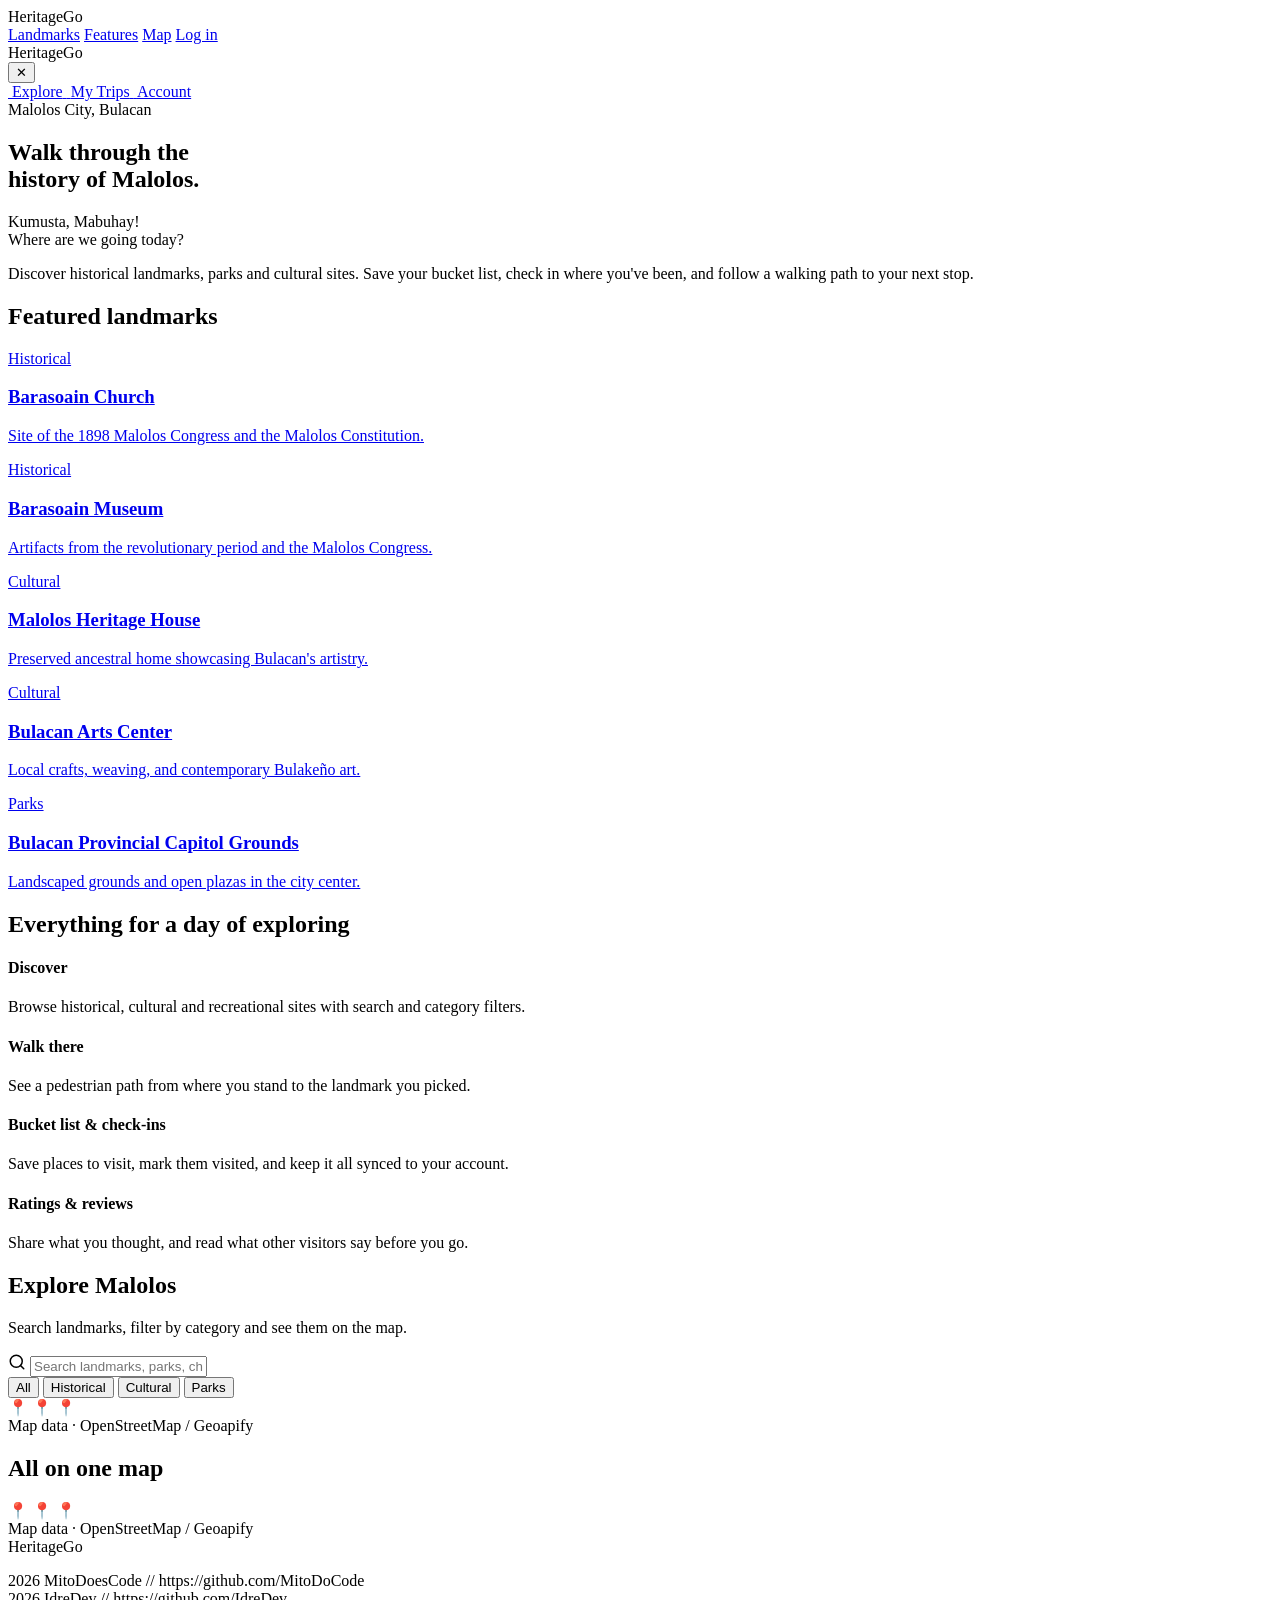
==== docs/index.html @ 02cd7fe2 "Update paths for CSS and JS files in index.html" ====
<!DOCTYPE html>
<html lang="en">
<head>
  <meta charset="UTF-8">
  <meta name="viewport" content="width=device-width, initial-scale=1.0">
  <title>HeritageGo — Malolos</title>
  <link rel="preconnect" href="https://fonts.googleapis.com">
  <link rel="preconnect" href="https://fonts.gstatic.com" crossorigin>
  <link rel="stylesheet" href="../CSS/landingPage.css">
  <link href="https://fonts.googleapis.com/css2?family=DM+Serif+Display:ital@0;1&family=Inter:opsz,wght@14..32,400;14..32,500;14..32,600&display=swap" rel="stylesheet">
</head>
<body>

  <!-- ========== HEADER ========== -->
  <header class="site-header">

    <div class="logo" id="logoBtn" role="button" tabindex="0" aria-label="Open menu">
  <span class="hamburger" aria-hidden="true">
    <span></span>
    <span></span>
    <span></span>
  </span>
  <span class="logo-text">HeritageGo</span>
</div>

    <nav class="main-nav">
  <a href="#explore">Landmarks</a>
  <a href="#features">Features</a>
  <a href="#map">Map</a>
  <a href="login&signupPage.html" class="btn-login">Log in</a>
</nav>
  </header>

  <!-- ========== SIDEBAR ========== -->
  <div class="sidebar-overlay" id="sidebarOverlay"></div>

  <aside class="sidebar" id="sidebar" aria-hidden="true">
    <div class="sidebar-header">
      <div class="logo">
        <span class="logo-icon"></span>
        <span class="logo-text">HeritageGo</span>
      </div>
      <button class="sidebar-close" id="sidebarClose" aria-label="Close menu">✕</button>
    </div>

    <nav class="sidebar-nav">
  <a href="landingPage.html" class="sidebar-link" data-page="explore">
    <img src="../Images/logos/compass.png" alt="" class="sidebar-icon-img">
    <span>Explore</span>
  </a>
  <a href="mytripsPage.html" class="sidebar-link" data-page="trips">
    <img src="../Images/logos/wishlist.png" alt="" class="sidebar-icon-img">
    <span>My Trips</span>
  </a>
  <a href="accountPage.html" class="sidebar-link" data-page="account">
    <img src="../Images/logos/user.png" alt="" class="sidebar-icon-img">
    <span>Account</span>
  </a>
</nav>

  </aside>

  <!-- ========== HERO ========== -->
  <section class="hero">
    <div class="hero-content">
      <span class="badge">Malolos City, Bulacan</span>
      <h1>Walk through the<br>history of Malolos.</h1>

      <div class="hero-tagline-rotator">
        <p class="hero-sub tagline-line tagline-line--greeting">
          Kumusta, Mabuhay!<br>Where are we going today?
        </p>
        <p class="hero-sub tagline-line tagline-line--description">
          Discover historical landmarks, parks and cultural sites. Save your bucket list, check in where you've been, and follow a walking path to your next stop.
        </p>
      </div>
 <!-- 
      <div class="search-row">
        <input type="text" placeholder="Search landmarks, parks, churches" class="search-input">
        <button class="btn-primary" id="startBtn" type="button">Start exploring</button>
      </div>
-->

    </div>

    <div class="hero-image">
      <div class="placeholder-graphic">
        <div class="church-silhouette">
          <div class="tower left"></div>
          <div class="tower right"></div>
          <div class="main-body"></div>
          <div class="arch"></div>
        </div>
      </div>
    </div>
  </section>
  <!-- ========== FEATURED LANDMARKS ========== -->
  <section class="featured" id="landmarks">
    <div class="section-header">
      <h2>Featured landmarks</h2>
    </div>

    <div class="card-grid" id="cardGrid">

      <!-- Card 1 -->
      <a href="placesPage.html?id=barasoain" class="card" data-category="historical">
        <div class="card-image"><div class="mini-graphic"></div></div>
        <div class="card-body">
          <span class="card-tag">Historical</span>
          <h3>Barasoain Church</h3>
          <p>Site of the 1898 Malolos Congress and the Malolos Constitution.</p>
        </div>
      </a>

      <!-- Card 2 
      <a href="placesPage.html?id=casa-real" class="card" data-category="historical">
        <div class="card-image"><div class="mini-graphic"></div></div>
        <div class="card-body">
          <span class="card-tag">Historical</span>
          <h3>Casa Real Shrine</h3>
          <p>Former seat of government of the First Philippine Republic.</p>
        </div>
      </a>-->

      <!-- Card 3 
      <a href="placesPage.html?id=malolos-cathedral" class="card" data-category="cultural">
        <div class="card-image"><div class="mini-graphic"></div></div>
        <div class="card-body">
          <span class="card-tag">Cultural</span>
          <h3>Malolos Cathedral</h3>
          <p>The Immaculate Conception parish church at the heart of the town center.</p>
        </div>
      </a>-->

      <!-- Card 4 
      <a href="placesPage.html?id=paseo" class="card" data-category="parks">
        <div class="card-image"><div class="mini-graphic"></div></div>
        <div class="card-body">
          <span class="card-tag">Parks</span>
          <h3>Paseo del Congreso</h3>
          <p>A walkable promenade connecting the heritage sites.</p>
        </div>
      </a>

       Extra Historical 
      <a href="placesPage.html?id=republic-shrine" class="card" data-category="historical">
        <div class="card-image"><div class="mini-graphic"></div></div>
        <div class="card-body">
          <span class="card-tag">Historical</span>
          <h3>Malolos Republic Shrine</h3>
          <p>Marker honoring the birthplace of Asia's first republic.</p>
        </div>
      </a> -->

      <a href="placesPage.html?id=barasoain-museum" class="card" data-category="historical">
        <div class="card-image"><div class="mini-graphic"></div></div>
        <div class="card-body">
          <span class="card-tag">Historical</span>
          <h3>Barasoain Museum</h3>
          <p>Artifacts from the revolutionary period and the Malolos Congress.</p>
        </div>
      </a>

      <!-- Extra Cultural -->
      <a href="placesPage.html?id=heritage-house" class="card" data-category="cultural">
        <div class="card-image"><div class="mini-graphic"></div></div>
        <div class="card-body">
          <span class="card-tag">Cultural</span>
          <h3>Malolos Heritage House</h3>
          <p>Preserved ancestral home showcasing Bulacan's artistry.</p>
        </div>
      </a>

      <a href="placesPage.html?id=arts-center" class="card" data-category="cultural">
        <div class="card-image"><div class="mini-graphic"></div></div>
        <div class="card-body">
          <span class="card-tag">Cultural</span>
          <h3>Bulacan Arts Center</h3>
          <p>Local crafts, weaving, and contemporary Bulakeño art.</p>
        </div>
      </a>

      <!-- Extra Parks 
      <a href="placesPage.html?id=sports-complex" class="card" data-category="parks">
        <div class="card-image"><div class="mini-graphic"></div></div>
        <div class="card-body">
          <span class="card-tag">Parks</span>
          <h3>Malolos Sports Complex</h3>
          <p>Green open space for jogging, picnics, and community events.</p>
        </div>
      </a>-->

      <a href="placesPage.html?id=capitol-grounds" class="card" data-category="parks">
        <div class="card-image"><div class="mini-graphic"></div></div>
        <div class="card-body">
          <span class="card-tag">Parks</span>
          <h3>Bulacan Provincial Capitol Grounds</h3>
          <p>Landscaped grounds and open plazas in the city center.</p>
        </div>
      </a> 

    </div>
  </section>

  <!-- ========== FEATURES ========== -->
  <section class="features" id="features">
    <h2>Everything for a day of exploring</h2>
    <div class="feature-grid">
      <div class="feature-item">
        <h4>Discover</h4>
        <p>Browse historical, cultural and recreational sites with search and category filters.</p>
      </div>
      <div class="feature-item">
        <h4>Walk there</h4>
        <p>See a pedestrian path from where you stand to the landmark you picked.</p>
      </div>
      <div class="feature-item">
        <h4>Bucket list &amp; check-ins</h4>
        <p>Save places to visit, mark them visited, and keep it all synced to your account.</p>
      </div>
      <div class="feature-item">
        <h4>Ratings &amp; reviews</h4>
        <p>Share what you thought, and read what other visitors say before you go.</p>
      </div>
    </div>
  </section>



    <!-- ========== EXPLORE MALOLOS ========== -->
  <section class="explore" id="explore">
    <h2 class="explore-title">Explore Malolos</h2>
    <p class="explore-sub">Search landmarks, filter by category and see them on the map.</p>

    <div class="explore-toolbar">
      <div class="explore-search">
        <svg class="explore-search-icon" viewBox="0 0 24 24" width="18" height="18" fill="none" stroke="currentColor" stroke-width="2" stroke-linecap="round" stroke-linejoin="round" aria-hidden="true">
          <circle cx="11" cy="11" r="8"/>
          <line x1="21" y1="21" x2="16.65" y2="16.65"/>
        </svg>
        <input
          type="text"
          id="exploreSearch"
          class="explore-search-input"
          placeholder="Search landmarks, parks, churches"
        >
      </div>

      <div class="filter-tabs" id="exploreTabs">
        <button class="tab active" data-filter="all">All</button>
        <button class="tab" data-filter="historical">Historical</button>
        <button class="tab" data-filter="cultural">Cultural</button>
        <button class="tab" data-filter="parks">Parks</button>
      </div>
    </div>

    <div class="explore-layout">

      <!-- LEFT: landmark list -->
      <div class="explore-list" id="exploreList">
        <!-- rendered by JS -->
      </div>

      <!-- RIGHT: map -->
      <div class="explore-map">
        <div class="map-canvas">
          <div class="road road-h1"></div>
          <div class="road road-h2"></div>
          <div class="road road-h3"></div>
          <div class="road road-v1"></div>
          <div class="road road-v2"></div>
          <div class="road road-v3"></div>
          <div class="road road-v4"></div>

          <div class="map-block block-1"></div>
          <div class="map-block block-2"></div>

          <span class="map-pin pin-1">📍</span>
          <span class="map-pin pin-2">📍</span>
          <span class="map-pin pin-3">📍</span>

          <div class="map-terrain"></div>
          <div class="map-attribution">Map data · OpenStreetMap / Geoapify</div>
        </div>
      </div>

    </div>
  </section>


  <!-- ========== MAP SECTION ========== -->
  <section class="map-section" id="map">
    <h2>All on one map</h2>

    <div class="map-canvas">
      <div class="road road-h1"></div>
      <div class="road road-h2"></div>
      <div class="road road-h3"></div>
      <div class="road road-v1"></div>
      <div class="road road-v2"></div>
      <div class="road road-v3"></div>
      <div class="road road-v4"></div>

      <div class="map-block block-1"></div>
      <div class="map-block block-2"></div>

      <span class="map-pin pin-1">📍</span>
      <span class="map-pin pin-2">📍</span>
      <span class="map-pin pin-3">📍</span>

      <div class="map-terrain"></div>
      <div class="map-attribution">Map data · OpenStreetMap / Geoapify</div>
    </div>
  </section>

  <!-- ========== FOOTER ========== -->
  <footer class="site-footer">
    <div class="footer-inner">
      <div class="footer-logo">HeritageGo</div>
      <p class="footer-text">
       2026 MitoDoesCode // https://github.com/MitoDoCode
       <br>
       2026 IdreDev // https://github.com/IdreDev
      </p>
    </div>
  </footer>

  <script src="../JS/landingPage.js"></script>
  <script src="../JS/easteregg.js"></script>
  <script src="../JS/landingpageSidebar.js"></script>
</body>
</html>
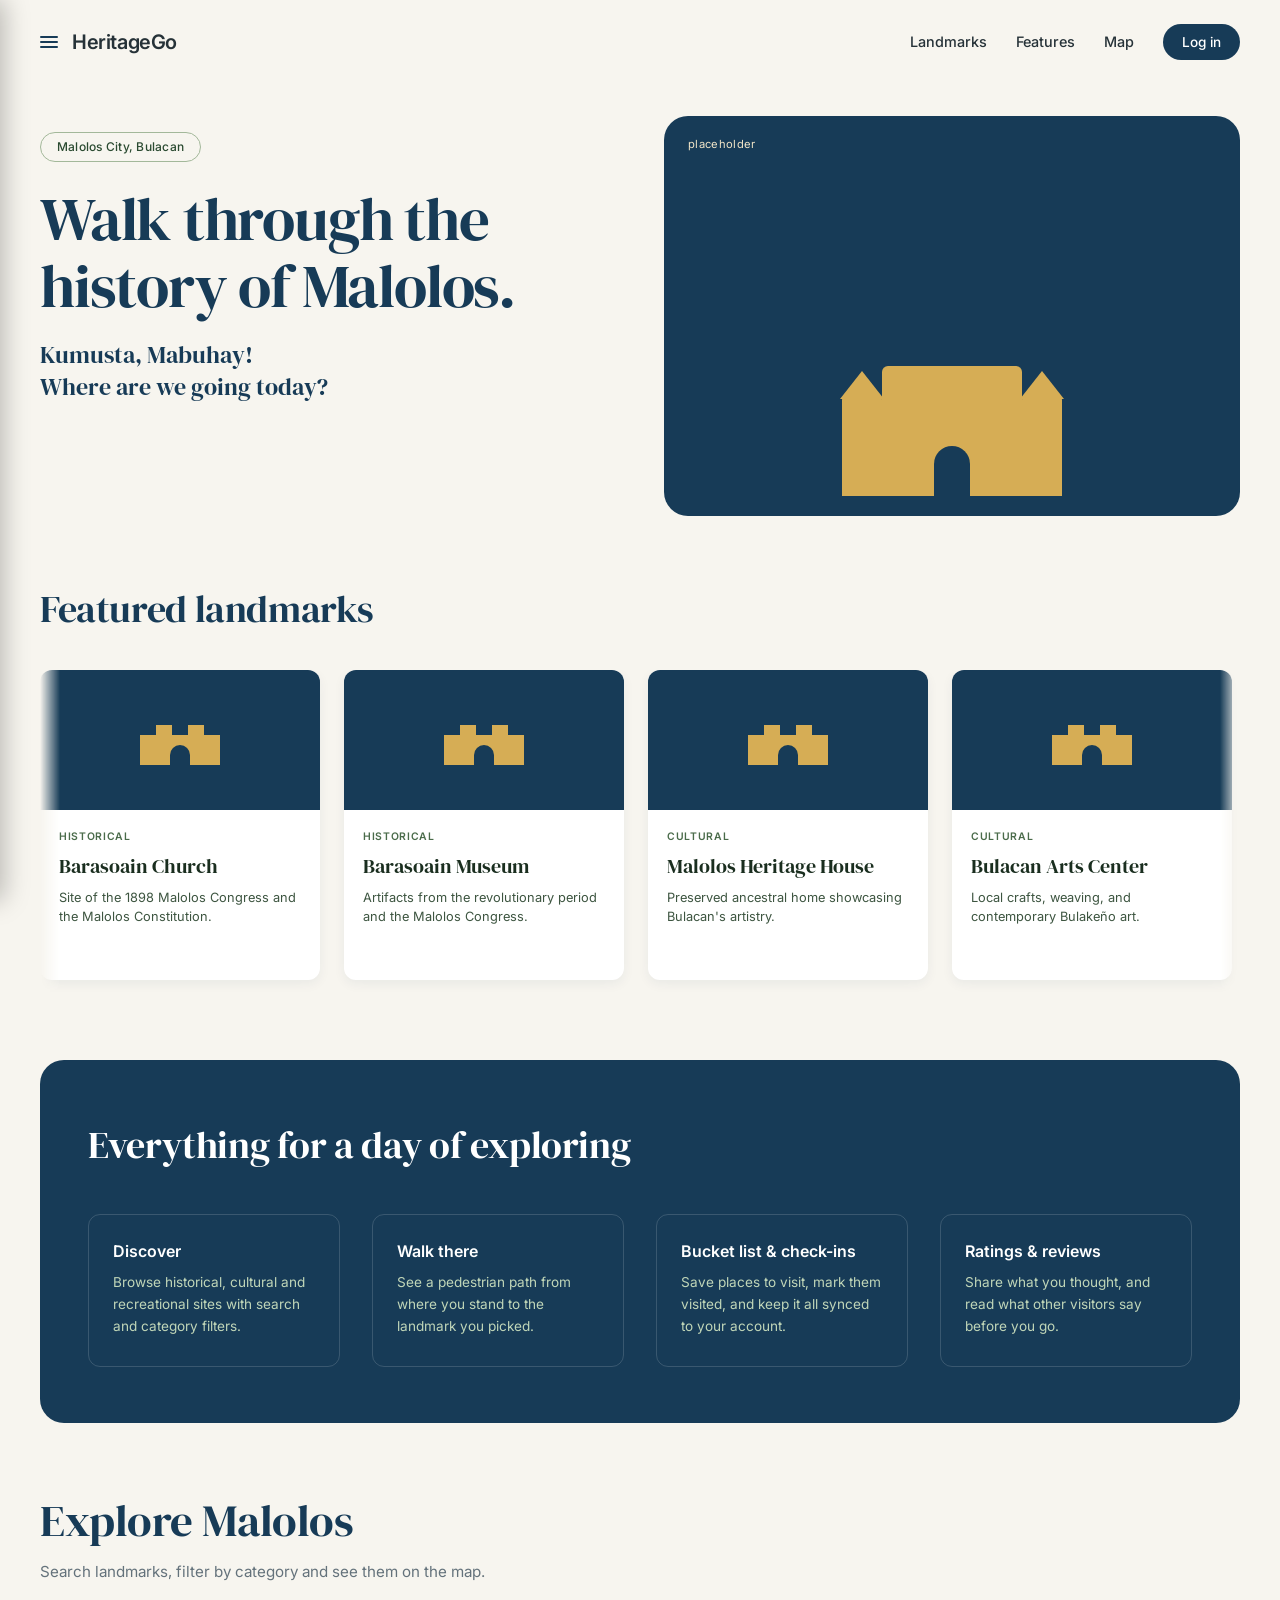
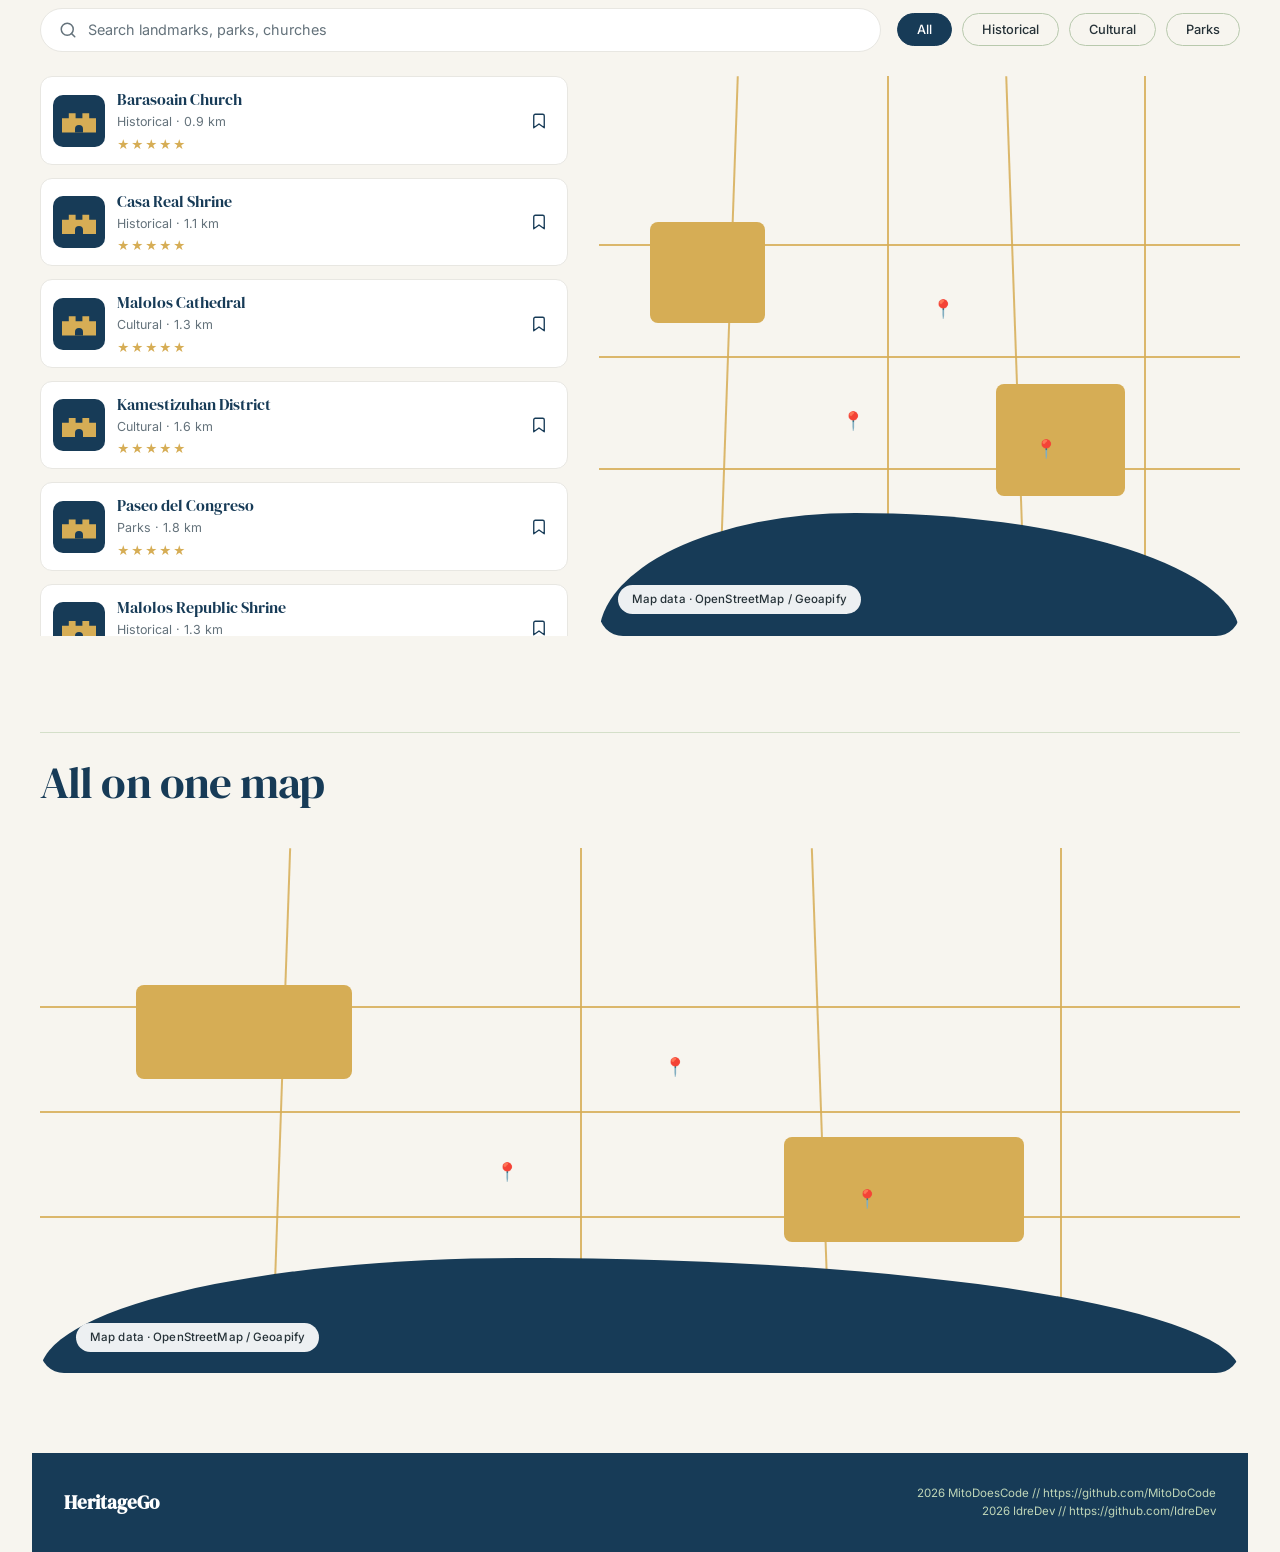
==== commit d2650461: "Update file paths and clean up HTML structure" ====
--- a/docs/index.html
+++ b/docs/index.html
@@ -6,7 +6,7 @@
   <title>HeritageGo — Malolos</title>
   <link rel="preconnect" href="https://fonts.googleapis.com">
   <link rel="preconnect" href="https://fonts.gstatic.com" crossorigin>
-  <link rel="stylesheet" href="../CSS/landingPage.css">
+  <link rel="stylesheet" href="CSS/landingPage.css">
   <link href="https://fonts.googleapis.com/css2?family=DM+Serif+Display:ital@0;1&family=Inter:opsz,wght@14..32,400;14..32,500;14..32,600&display=swap" rel="stylesheet">
 </head>
 <body>
@@ -15,20 +15,20 @@
   <header class="site-header">
 
     <div class="logo" id="logoBtn" role="button" tabindex="0" aria-label="Open menu">
-  <span class="hamburger" aria-hidden="true">
-    <span></span>
-    <span></span>
-    <span></span>
-  </span>
-  <span class="logo-text">HeritageGo</span>
-</div>
+      <span class="hamburger" aria-hidden="true">
+        <span></span>
+        <span></span>
+        <span></span>
+      </span>
+      <span class="logo-text">HeritageGo</span>
+    </div>
 
     <nav class="main-nav">
-  <a href="#explore">Landmarks</a>
-  <a href="#features">Features</a>
-  <a href="#map">Map</a>
-  <a href="login&signupPage.html" class="btn-login">Log in</a>
-</nav>
+      <a href="#explore">Landmarks</a>
+      <a href="#features">Features</a>
+      <a href="#map">Map</a>
+      <a href="HTML/login&signupPage.html" class="btn-login">Log in</a>
+    </nav>
   </header>
 
   <!-- ========== SIDEBAR ========== -->
@@ -44,20 +44,19 @@
     </div>
 
     <nav class="sidebar-nav">
-  <a href="landingPage.html" class="sidebar-link" data-page="explore">
-    <img src="../Images/logos/compass.png" alt="" class="sidebar-icon-img">
-    <span>Explore</span>
-  </a>
-  <a href="mytripsPage.html" class="sidebar-link" data-page="trips">
-    <img src="../Images/logos/wishlist.png" alt="" class="sidebar-icon-img">
-    <span>My Trips</span>
-  </a>
-  <a href="accountPage.html" class="sidebar-link" data-page="account">
-    <img src="../Images/logos/user.png" alt="" class="sidebar-icon-img">
-    <span>Account</span>
-  </a>
-</nav>
-
+      <a href="HTML/landingPage.html" class="sidebar-link" data-page="explore">
+        <img src="Images/logos/compass.png" alt="" class="sidebar-icon-img">
+        <span>Explore</span>
+      </a>
+      <a href="HTML/mytripsPage.html" class="sidebar-link" data-page="trips">
+        <img src="Images/logos/wishlist.png" alt="" class="sidebar-icon-img">
+        <span>My Trips</span>
+      </a>
+      <a href="HTML/accountPage.html" class="sidebar-link" data-page="account">
+        <img src="Images/logos/user.png" alt="" class="sidebar-icon-img">
+        <span>Account</span>
+      </a>
+    </nav>
   </aside>
 
   <!-- ========== HERO ========== -->
@@ -74,13 +73,6 @@
           Discover historical landmarks, parks and cultural sites. Save your bucket list, check in where you've been, and follow a walking path to your next stop.
         </p>
       </div>
- <!-- 
-      <div class="search-row">
-        <input type="text" placeholder="Search landmarks, parks, churches" class="search-input">
-        <button class="btn-primary" id="startBtn" type="button">Start exploring</button>
-      </div>
--->
-
     </div>
 
     <div class="hero-image">
@@ -94,6 +86,7 @@
       </div>
     </div>
   </section>
+
   <!-- ========== FEATURED LANDMARKS ========== -->
   <section class="featured" id="landmarks">
     <div class="section-header">
@@ -102,8 +95,7 @@
 
     <div class="card-grid" id="cardGrid">
 
-      <!-- Card 1 -->
-      <a href="placesPage.html?id=barasoain" class="card" data-category="historical">
+      <a href="HTML/placesPage.html?id=barasoain" class="card" data-category="historical">
         <div class="card-image"><div class="mini-graphic"></div></div>
         <div class="card-body">
           <span class="card-tag">Historical</span>
@@ -112,47 +104,7 @@
         </div>
       </a>
 
-      <!-- Card 2 
-      <a href="placesPage.html?id=casa-real" class="card" data-category="historical">
-        <div class="card-image"><div class="mini-graphic"></div></div>
-        <div class="card-body">
-          <span class="card-tag">Historical</span>
-          <h3>Casa Real Shrine</h3>
-          <p>Former seat of government of the First Philippine Republic.</p>
-        </div>
-      </a>-->
-
-      <!-- Card 3 
-      <a href="placesPage.html?id=malolos-cathedral" class="card" data-category="cultural">
-        <div class="card-image"><div class="mini-graphic"></div></div>
-        <div class="card-body">
-          <span class="card-tag">Cultural</span>
-          <h3>Malolos Cathedral</h3>
-          <p>The Immaculate Conception parish church at the heart of the town center.</p>
-        </div>
-      </a>-->
-
-      <!-- Card 4 
-      <a href="placesPage.html?id=paseo" class="card" data-category="parks">
-        <div class="card-image"><div class="mini-graphic"></div></div>
-        <div class="card-body">
-          <span class="card-tag">Parks</span>
-          <h3>Paseo del Congreso</h3>
-          <p>A walkable promenade connecting the heritage sites.</p>
-        </div>
-      </a>
-
-       Extra Historical 
-      <a href="placesPage.html?id=republic-shrine" class="card" data-category="historical">
-        <div class="card-image"><div class="mini-graphic"></div></div>
-        <div class="card-body">
-          <span class="card-tag">Historical</span>
-          <h3>Malolos Republic Shrine</h3>
-          <p>Marker honoring the birthplace of Asia's first republic.</p>
-        </div>
-      </a> -->
-
-      <a href="placesPage.html?id=barasoain-museum" class="card" data-category="historical">
+      <a href="HTML/placesPage.html?id=barasoain-museum" class="card" data-category="historical">
         <div class="card-image"><div class="mini-graphic"></div></div>
         <div class="card-body">
           <span class="card-tag">Historical</span>
@@ -161,8 +113,7 @@
         </div>
       </a>
 
-      <!-- Extra Cultural -->
-      <a href="placesPage.html?id=heritage-house" class="card" data-category="cultural">
+      <a href="HTML/placesPage.html?id=heritage-house" class="card" data-category="cultural">
         <div class="card-image"><div class="mini-graphic"></div></div>
         <div class="card-body">
           <span class="card-tag">Cultural</span>
@@ -171,7 +122,7 @@
         </div>
       </a>
 
-      <a href="placesPage.html?id=arts-center" class="card" data-category="cultural">
+      <a href="HTML/placesPage.html?id=arts-center" class="card" data-category="cultural">
         <div class="card-image"><div class="mini-graphic"></div></div>
         <div class="card-body">
           <span class="card-tag">Cultural</span>
@@ -180,24 +131,14 @@
         </div>
       </a>
 
-      <!-- Extra Parks 
-      <a href="placesPage.html?id=sports-complex" class="card" data-category="parks">
-        <div class="card-image"><div class="mini-graphic"></div></div>
-        <div class="card-body">
-          <span class="card-tag">Parks</span>
-          <h3>Malolos Sports Complex</h3>
-          <p>Green open space for jogging, picnics, and community events.</p>
-        </div>
-      </a>-->
-
-      <a href="placesPage.html?id=capitol-grounds" class="card" data-category="parks">
+      <a href="HTML/placesPage.html?id=capitol-grounds" class="card" data-category="parks">
         <div class="card-image"><div class="mini-graphic"></div></div>
         <div class="card-body">
           <span class="card-tag">Parks</span>
           <h3>Bulacan Provincial Capitol Grounds</h3>
           <p>Landscaped grounds and open plazas in the city center.</p>
         </div>
-      </a> 
+      </a>
 
     </div>
   </section>
@@ -225,9 +166,7 @@
     </div>
   </section>
 
-
-
-    <!-- ========== EXPLORE MALOLOS ========== -->
+  <!-- ========== EXPLORE MALOLOS ========== -->
   <section class="explore" id="explore">
     <h2 class="explore-title">Explore Malolos</h2>
     <p class="explore-sub">Search landmarks, filter by category and see them on the map.</p>
@@ -256,12 +195,10 @@
 
     <div class="explore-layout">
 
-      <!-- LEFT: landmark list -->
       <div class="explore-list" id="exploreList">
         <!-- rendered by JS -->
       </div>
 
-      <!-- RIGHT: map -->
       <div class="explore-map">
         <div class="map-canvas">
           <div class="road road-h1"></div>
@@ -287,7 +224,6 @@
     </div>
   </section>
 
-
   <!-- ========== MAP SECTION ========== -->
   <section class="map-section" id="map">
     <h2>All on one map</h2>
@@ -318,15 +254,15 @@
     <div class="footer-inner">
       <div class="footer-logo">HeritageGo</div>
       <p class="footer-text">
-       2026 MitoDoesCode // https://github.com/MitoDoCode
-       <br>
-       2026 IdreDev // https://github.com/IdreDev
+        2026 MitoDoesCode // https://github.com/MitoDoCode
+        <br>
+        2026 IdreDev // https://github.com/IdreDev
       </p>
     </div>
   </footer>
 
-  <script src="../JS/landingPage.js"></script>
-  <script src="../JS/easteregg.js"></script>
-  <script src="../JS/landingpageSidebar.js"></script>
+  <script src="JS/landingPage.js"></script>
+  <script src="JS/easteregg.js"></script>
+  <script src="JS/landingpageSidebar.js"></script>
 </body>
 </html>
--- a/docs/CSS/landingPage.css
+++ b/docs/CSS/landingPage.css
@@ -0,0 +1,1119 @@
+/* ========== RESET & BASE ========== */
+* {
+  margin: 0;
+  padding: 0;
+  box-sizing: border-box;
+}
+
+html {
+  scroll-behavior: smooth;
+}
+
+:root {
+  --bg-cream: #F7F5EF;              
+  --bg-dark-green: #173B57;         
+  --bg-card-cream: #FFFFFF;        
+  --text-dark: #263238;             
+  --text-light: #F7F5EF;          
+  --accent-green: #D6AD55;          
+  --card-shadow: 0 4px 12px rgba(23, 59, 87, 0.06);
+  --radius-md: 12px;
+  --radius-lg: 24px;
+  --font-serif: 'DM Serif Display', serif;
+  --font-sans: 'Inter', sans-serif;
+}
+
+body {
+  font-family: var(--font-sans);
+  background-color: var(--bg-cream);
+  color: var(--text-dark);
+  line-height: 1.5;
+  -webkit-font-smoothing: antialiased;
+  padding: 0 2rem;
+}
+
+/* ========== HEADER ========== */
+
+.hamburger {
+  display: inline-flex;
+  flex-direction: column;
+  justify-content: space-between;   
+  align-items: flex-start;
+  width: 18px;
+  height: 12px;                     
+  margin-right: 6px;
+  flex-shrink: 0;
+}
+
+.hamburger span {
+  display: block;
+  width: 100%;
+  height: 2px;
+  background-color: var(--bg-dark-green);
+  border-radius: 2px;
+  transition: background-color 0.2s ease;
+  flex-shrink: 0;                   
+}
+
+
+.logo:hover .hamburger span {
+  background-color: #D6AD55;               
+}
+
+.logo:hover .logo-text {
+  color: #D6AD55;
+}
+
+.logo-text {
+  transition: color 0.2s ease;
+}
+
+
+/*
+.logo:hover .hamburger span:nth-child(1) { transform: translateX(2px); }
+.logo:hover .hamburger span:nth-child(3) { transform: translateX(-2px); }*/
+
+.site-header {
+  display: flex;
+  justify-content: space-between;
+  align-items: center;
+  padding: 1.5rem 0;
+  max-width: 1200px;
+  margin: 0 auto;
+}
+
+.logo {
+  display: flex;
+  align-items: center;
+  gap: 0.5rem;
+  font-weight: 600;
+  font-size: 1.25rem;
+  letter-spacing: -0.02em;
+}
+
+.logo-icon { font-size: 1.2rem; }
+
+.main-nav {
+  display: flex;
+  align-items: center;
+  gap: 1.8rem;
+  font-size: 0.9rem;
+}
+
+.main-nav a {
+  text-decoration: none;
+  color: var(--text-dark);
+  font-weight: 500;
+}
+
+.btn-login {
+  background-color: var(--bg-dark-green);
+  color: #fff !important;
+  padding: 0.5rem 1.2rem;
+  border-radius: 40px;
+  font-weight: 500;
+  font-size: 0.85rem;
+}
+
+/* ========== HERO ========== */
+.hero {
+  display: grid;
+  grid-template-columns: 1fr 1fr;
+  gap: 3rem;
+  max-width: 1200px;
+  margin: 2rem auto 4rem;
+  align-items: center;
+}
+
+.badge {
+  display: inline-block;
+  border: 1.5px solid #a3b89a;
+  border-radius: 40px;
+  padding: 0.3rem 1rem;
+  font-size: 0.75rem;
+  font-weight: 500;
+  letter-spacing: 0.02em;
+  color: #2a4a30;
+  background-color: transparent;
+  margin-bottom: 1.5rem;
+}
+
+.hero h1 {
+  font-family: var(--font-serif);
+  font-size: 3.8rem;
+  line-height: 1.1;
+  letter-spacing: -0.02em;
+  color: var(--bg-dark-green);
+  margin-bottom: 1.2rem;
+  font-weight: 400;
+}
+
+.hero-sub {
+  font-size: 1rem;
+  color: #334e38;
+  max-width: 480px;
+  margin-bottom: 2rem;
+  line-height: 1.6;
+}
+
+.search-row {
+  display: flex;
+  gap: 0.8rem;
+  max-width: 520px;
+}
+
+.search-input {
+  flex: 1;
+  padding: 0.9rem 1.2rem;
+  border: 1.5px solid #c0cdb5;
+  border-radius: 40px;
+  background: transparent;
+  font-family: var(--font-sans);
+  font-size: 0.9rem;
+  color: var(--text-dark);
+  outline: none;
+}
+
+.search-input::placeholder { color: #7a8e75; }
+
+.btn-primary {
+  background-color: var(--bg-dark-green);
+  color: #fff;
+  border: none;
+  padding: 0.9rem 1.8rem;
+  border-radius: 40px;
+  font-weight: 600;
+  font-size: 0.9rem;
+  cursor: default;
+  white-space: nowrap;
+  font-family: var(--font-sans);
+}
+
+/* Hero Graphic */
+.hero-image {
+  background-color: var(--bg-dark-green);   
+  border-radius: var(--radius-lg);
+  height: 400px;
+  display: flex;
+  align-items: center;
+  justify-content: center;
+  position: relative;
+  overflow: hidden;
+}
+
+.hero-image::before {
+  content: "placeholder";
+  position: absolute;
+  top: 1.2rem;
+  left: 1.5rem;
+  font-size: 0.7rem;
+  color: #F1E5C8;                           
+  letter-spacing: 0.03em;
+  font-weight: 400;
+}
+
+.placeholder-graphic {
+  width: 100%;
+  height: 100%;
+  display: flex;
+  align-items: flex-end;
+  justify-content: center;
+  padding-bottom: 20px;
+}
+
+.church-silhouette {
+  position: relative;
+  width: 220px;
+  height: 180px;
+}
+
+/* --- LEFT TOWER --- */
+.tower.left {
+  position: absolute;
+  left: 0;
+  bottom: 0;
+  width: 40px;
+  height: 100px;
+  background-color: #D6AD55;                 
+  border-radius: 4px 4px 0 0;
+}
+.tower.left::after {
+  content: "";
+  position: absolute;
+  top: -25px;
+  left: 50%;
+  transform: translateX(-50%);
+  width: 0;
+  height: 0;
+  border-left: 22px solid transparent;
+  border-right: 22px solid transparent;
+  border-bottom: 28px solid #D6AD55;        
+}
+
+/* --- RIGHT TOWER --- */
+.tower.right {
+  position: absolute;
+  right: 0;
+  bottom: 0;
+  width: 40px;
+  height: 100px;
+  background-color: #D6AD55;                 
+  border-radius: 4px 4px 0 0;
+}
+.tower.right::after {
+  content: "";
+  position: absolute;
+  top: -25px;
+  left: 50%;
+  transform: translateX(-50%);
+  width: 0;
+  height: 0;
+  border-left: 22px solid transparent;
+  border-right: 22px solid transparent;
+  border-bottom: 28px solid #D6AD55;         
+}
+
+/* --- MAIN BODY --- */
+.main-body {
+  position: absolute;
+  left: 40px;
+  right: 40px;
+  bottom: 0;
+  height: 130px;
+  background-color: #D6AD55;                 
+  border-radius: 6px 6px 0 0;
+}
+
+/* ---  .arch--- */
+.arch {
+  position: absolute;
+  left: 50%;
+  transform: translateX(-50%);
+  bottom: 0;
+  width: 36px;
+  height: 50px;
+  background-color: #173B57;                
+  border-radius: 20px 20px 0 0;
+  z-index: 2;
+}
+
+/* ========== FEATURED LANDMARKS ========== */
+.featured {
+  max-width: 1200px;
+  margin: 0 auto 4rem;
+}
+
+.section-header {
+  display: flex;
+  justify-content: space-between;
+  align-items: center;
+  margin-bottom: 2rem;
+}
+
+.section-header h2 {
+  font-family: var(--font-serif);
+  font-size: 2.4rem;
+  font-weight: 400;
+  color: var(--bg-dark-green);
+  letter-spacing: -0.01em;
+}
+
+.filter-tabs {
+  display: flex;
+  gap: 0.6rem;
+}
+
+.tab {
+  padding: 0.5rem 1.2rem;
+  border-radius: 40px;
+  border: 1.5px solid #b8c9ad;
+  background: transparent;
+  font-family: var(--font-sans);
+  font-size: 0.8rem;
+  font-weight: 500;
+  color: var(--text-dark);
+  cursor: pointer;
+  transition: background-color 0.2s ease, color 0.2s ease, border-color 0.2s ease, transform 0.15s ease;
+}
+
+.tab:hover:not(.active) {
+  background-color: rgba(28, 75, 42, 0.08);
+  border-color: var(--bg-dark-green);
+  color: var(--bg-dark-green);
+}
+
+.tab:active { transform: scale(0.97); }
+
+.tab.active {
+  background-color: var(--bg-dark-green);
+  color: #fff;
+  border-color: var(--bg-dark-green);
+}
+
+
+a.card {
+  text-decoration: none;
+  color: inherit;
+  display: block;
+}
+
+/* Card grid — horizontal scroll */
+.card-grid {
+  display: flex;
+  gap: 1.5rem;
+  overflow-x: auto;
+  overflow-y: hidden;
+ 
+  scroll-snap-type: x proximity;   
+  padding-bottom: 1rem;
+  overscroll-behavior-x: contain; 
+  -webkit-mask-image: linear-gradient(to right, transparent 0, #000 20px, #000 calc(100% - 20px), transparent 100%);
+          mask-image: linear-gradient(to right, transparent 0, #000 20px, #000 calc(100% - 20px), transparent 100%);
+  will-change: scroll-position;
+}
+
+.card-grid .card {
+  flex: 0 0 280px;
+  scroll-snap-align: start;
+  transition: transform 0.25s ease, box-shadow 0.25s ease;
+}
+
+.card-grid .card:hover {
+  transform: translateY(-4px);
+  box-shadow: 0 10px 24px rgba(0, 0, 0, 0.08);
+}
+
+/* Thin scrollbar */
+.card-grid::-webkit-scrollbar { height: 8px; }
+.card-grid::-webkit-scrollbar-track { background: transparent; }
+.card-grid::-webkit-scrollbar-thumb {
+  background: #b8c9ad;
+  border-radius: 20px;
+}
+.card-grid::-webkit-scrollbar-thumb:hover { background: var(--bg-dark-green); }
+
+.card-grid {
+  scrollbar-width: thin;
+  scrollbar-color: #b8c9ad transparent;
+}
+
+/* Card */
+.card {
+  border-radius: var(--radius-md);
+  overflow: hidden;
+  background: #fff;
+  box-shadow: var(--card-shadow);
+}
+/* Card */
+.card-image {
+  background-color: var(--bg-dark-green);  
+  height: 140px;
+  display: flex;
+  align-items: center;
+  justify-content: center;
+}
+
+.mini-graphic {
+  width: 80px;
+  height: 50px;
+  background-color: #D6AD55;                 
+  clip-path: polygon(0% 100%, 0% 40%, 20% 40%, 20% 20%, 40% 20%, 40% 40%, 60% 40%, 60% 20%, 80% 20%, 80% 40%, 100% 40%, 100% 100%);
+  position: relative;
+}
+
+.mini-graphic::after {
+  content: "";
+  position: absolute;
+  bottom: 0;
+  left: 50%;
+  transform: translateX(-50%);
+  width: 20px;
+  height: 20px;
+  background-color: #173B57;                 
+  border-radius: 10px 10px 0 0;
+}
+
+.card-body {
+  padding: 1.2rem 1.2rem 1.5rem;
+  background-color: var(--bg-card-cream);
+}
+
+.card-tag {
+  font-size: 0.65rem;
+  text-transform: uppercase;
+  letter-spacing: 0.06em;
+  color: #4a6b4a;
+  font-weight: 600;
+  display: block;
+  margin-bottom: 0.4rem;
+}
+
+.card-body h3 {
+  font-family: var(--font-serif);
+  font-size: 1.25rem;
+  font-weight: 400;
+  margin-bottom: 0.4rem;
+  color: #1a2e1f;
+}
+
+.card-body p {
+  font-size: 0.8rem;
+  color: #3d5540;
+  line-height: 1.5;
+}
+
+/* Hidden / animated cards */
+.card.is-hidden { display: none; }
+
+.card.fade-in { animation: cardFadeIn 0.35s ease both; }
+
+@keyframes cardFadeIn {
+  from { opacity: 0; transform: translateY(8px); }
+  to   { opacity: 1; transform: translateY(0); }
+}
+
+/* ========== FEATURES SECTION ========== */
+.features {
+  background-color: var(--bg-dark-green);
+  border-radius: var(--radius-lg);
+  padding: 3.5rem 3rem;
+  max-width: 1200px;
+  margin: 0 auto 4rem;
+  color: var(--text-light);
+}
+
+.features h2 {
+  font-family: var(--font-serif);
+  font-size: 2.4rem;
+  font-weight: 400;
+  margin-bottom: 2.5rem;
+  color: #fff;
+  letter-spacing: -0.01em;
+}
+
+.feature-grid {
+  display: grid;
+  grid-template-columns: repeat(4, 1fr);
+  gap: 2rem;
+}
+
+.feature-item {
+  border: 1px solid rgba(255, 255, 255, 0.15);
+  border-radius: var(--radius-md);
+  padding: 1.5rem 1.5rem 1.8rem;
+}
+
+.feature-item h4 {
+  font-size: 1rem;
+  font-weight: 600;
+  margin-bottom: 0.6rem;
+  color: #fff;
+}
+
+.feature-item p {
+  font-size: 0.85rem;
+  line-height: 1.6;
+  color: #c0d6b8;
+}
+
+/* ========== MAP SECTION ========== */
+.map-section {
+  max-width: 1200px;
+  margin: 0 auto 3rem;
+  padding: 1rem 0 2rem;
+  border-top: 1px solid #d4dfc9;
+}
+
+.map-section h2 {
+  font-family: var(--font-serif);
+  font-size: 2.8rem;
+  font-weight: 400;
+  color: var(--bg-dark-green);
+  letter-spacing: -0.02em;
+}
+
+/* Map canvas */
+.map-canvas {
+  position: relative;
+  width: 100%;
+  aspect-ratio: 16 / 7;
+  min-height: 260px;
+  max-height: 560px;
+  margin-top: 2rem;
+  background-color: var(--bg-cream);         
+  border-radius: var(--radius-lg);
+  overflow: hidden;
+}
+
+.road {
+  position: absolute;
+  background-color: #D6AD55;                
+  opacity: 0.85;
+}
+
+.road-h1 { top: 30%; left: 0; width: 100%; height: 2px; }
+.road-h2 { top: 50%; left: 0; width: 100%; height: 2px; }
+.road-h3 { top: 70%; left: 0; width: 100%; height: 2px; }
+
+.road-v1 { top: 0; left: 20%; width: 2px; height: 100%; transform: rotate(2deg); }
+.road-v2 { top: 0; left: 45%; width: 2px; height: 100%; }
+.road-v3 { top: 0; left: 65%; width: 2px; height: 100%; transform: rotate(-2deg); }
+.road-v4 { top: 0; left: 85%; width: 2px; height: 100%; }
+
+.map-block {
+  position: absolute;
+  background-color: #D6AD55;                
+  border-radius: 8px;
+  z-index: 2;
+}
+.block-1 { top: 26%; left: 8%;  width: 18%; height: 18%; }
+.block-2 { top: 55%; left: 62%; width: 20%; height: 20%; }
+
+.map-pin {
+  position: absolute;
+  font-size: clamp(0.9rem, 1.4vw, 1.3rem);
+  z-index: 3;
+  line-height: 1;
+}
+.pin-1 { top: 40%; left: 52%; }
+.pin-2 { top: 60%; left: 38%; }
+.pin-3 { top: 65%; left: 68%; }
+
+.map-terrain {
+  position: absolute;
+  bottom: 0;
+  left: 0;
+  width: 100%;
+  height: 22%;
+  background-color: #173B57;                 
+  border-radius: 40% 60% 0 0 / 100% 100% 0 0;
+  z-index: 2;
+}
+
+.map-attribution {
+  position: absolute;
+  bottom: 4%;
+  left: 3%;
+  z-index: 4;
+  background-color: rgba(255, 255, 255, 0.92);
+  color: #263238;                           
+  font-size: clamp(0.6rem, 0.9vw, 0.75rem);
+  font-weight: 500;
+  padding: 6px 14px;
+  border-radius: 20px;
+  letter-spacing: 0.01em;
+  white-space: nowrap;
+}
+
+/* ========== FOOTER ========== */
+.site-footer {
+  background-color: var(--bg-dark-green);
+  color: var(--text-light);
+  padding: 2rem clamp(1rem, 4vw, 2rem);
+  margin-top: 3rem;
+}
+
+.footer-inner {
+  max-width: 1200px;
+  margin: 0 auto;
+  display: flex;
+  justify-content: space-between;
+  align-items: center;
+  gap: 2rem;
+  flex-wrap: wrap;
+}
+
+.footer-logo {
+  font-family: var(--font-serif);
+  font-size: clamp(1.1rem, 1.5vw, 1.4rem);
+  font-weight: 700;
+  color: #fff;
+}
+
+.footer-text {
+  font-size: clamp(0.7rem, 0.9vw, 0.85rem);
+  color: #c0d6b8;
+  max-width: 560px;
+  text-align: right;
+  line-height: 1.5;
+  margin: 0;
+}
+
+/* ========== RESPONSIVE ========== */
+@media (max-width: 1024px) {
+  .hero {
+    grid-template-columns: 1fr;
+    gap: 2rem;
+  }
+  .hero h1 { font-size: 3rem; }
+  .feature-grid { grid-template-columns: repeat(2, 1fr); }
+}
+
+@media (max-width: 640px) {
+  body { padding: 0 1.2rem; }
+
+  .site-header {
+    flex-direction: column;
+    gap: 1rem;
+    align-items: flex-start;
+  }
+  .main-nav {
+    flex-wrap: wrap;
+    gap: 0.8rem;
+  }
+  .hero h1 { font-size: 2.4rem; }
+  .search-row { flex-direction: column; }
+  .btn-primary { width: 100%; }
+  .section-header {
+    flex-direction: column;
+    align-items: flex-start;
+    gap: 1rem;
+  }
+  .feature-grid { grid-template-columns: 1fr; }
+  .features { padding: 2rem 1.5rem; }
+  .features h2 { font-size: 1.8rem; }
+  .map-section h2 { font-size: 2rem; }
+  .hero-image { height: 280px; }
+  .church-silhouette { transform: scale(0.8); }
+
+  .card-grid .card { flex: 0 0 78%; }
+
+  .footer-inner {
+    flex-direction: column;
+    text-align: center;
+  }
+  .footer-text { text-align: center; }
+  .map-canvas {
+    aspect-ratio: 4 / 3;
+    min-height: 260px;
+  }
+}
+
+.card-grid.dragging {
+  cursor: grabbing;
+  scroll-snap-type: none;
+}
+
+.card-grid {
+  cursor: grab;
+}
+/* ========== ROTATING HERO TAGLINE ========== */
+.hero-tagline-rotator {
+  position: relative;
+  min-height: 130px;
+  max-width: 480px;
+  margin-bottom: 2rem;
+}
+
+.tagline-line {
+  position: absolute;
+  inset: 0;
+  font-size: 1rem;
+  line-height: 1.6;
+  color: #334e38;
+  opacity: 0;
+  transform: translateY(8px);
+  transition: opacity 0.6s ease, transform 0.6s ease;
+  pointer-events: none;
+}
+
+.tagline-line.is-visible {
+  opacity: 1;
+  transform: translateY(0);
+  pointer-events: auto;
+}
+
+.tagline-line--greeting {
+  font-family: var(--font-serif);
+  font-size: 1.5rem;
+  color: var(--bg-dark-green);
+  line-height: 1.35;
+}
+
+.hero-tagline-rotator .hero-sub { margin-bottom: 0; }
+/* ========== SIDEBAR ========== */
+.sidebar-overlay {
+  position: fixed;
+  inset: 0;
+  background: rgba(15, 30, 20, 0.45);
+  opacity: 0;
+  pointer-events: none;
+  transition: opacity 0.3s ease;
+  z-index: 999;
+}
+
+.sidebar-overlay.is-open {
+  opacity: 1;
+  pointer-events: auto;
+}
+
+.sidebar {
+  position: fixed;
+  top: 0;
+  left: 0;
+  width: 280px;
+  max-width: 85vw;
+  height: 100vh;
+  background-color: var(--bg-dark-green);    
+  box-shadow: 4px 0 24px rgba(0, 0, 0, 0.25);
+  transform: translateX(-100%);
+  transition: transform 0.35s cubic-bezier(0.4, 0, 0.2, 1);
+  z-index: 1000;
+  display: flex;
+  flex-direction: column;
+  overflow: hidden;
+}
+
+.sidebar.is-open { transform: translateX(0); }
+
+/* --- WHITE HEADER --- */
+.sidebar-header {
+  background-color: #fff;
+  color: var(--bg-dark-green);
+  display: flex;
+  justify-content: space-between;
+  align-items: center;
+  padding: 1.2rem 1.2rem 1.2rem 1.5rem;
+  flex-shrink: 0;
+}
+
+.sidebar-header .logo {
+  color: var(--bg-dark-green);
+  font-weight: 600;
+  font-size: 1.15rem;
+}
+
+.sidebar-header .logo-icon { font-size: 1.1rem; }
+
+.sidebar-close {
+  background: transparent;
+  border: none;
+  font-size: 1.1rem;
+  cursor: pointer;
+  color: var(--bg-dark-green);
+  padding: 0.3rem 0.6rem;
+  border-radius: 8px;
+  transition: background 0.2s;
+}
+
+.sidebar-close:hover {
+  background: rgba(28, 75, 42, 0.1);
+}
+
+/* --- DARK GREEN BODY --- */
+.sidebar-nav {
+  display: flex;
+  flex-direction: column;
+  gap: 0.4rem;
+  padding: 1.2rem;
+  flex: 1;
+  overflow-y: auto;
+}
+
+.sidebar-link {
+  display: flex;
+  align-items: center;
+  gap: 0.9rem;
+  padding: 0.9rem 1rem;
+  border-radius: var(--radius-md);
+  text-decoration: none;
+  color: #fff;                              
+  font-weight: 500;
+  font-size: 0.95rem;
+  transition: background 0.2s, color 0.2s;
+}
+
+.sidebar-link:hover {
+  background-color: rgba(255, 255, 255, 0.12); 
+  color: #fff;
+}
+
+
+.sidebar-icon-img {
+  width: 22px;
+  height: 22px;
+  object-fit: contain;
+
+
+  filter: brightness(0) invert(1);
+}
+
+
+.sidebar-icon {
+  font-size: 1.15rem;
+  width: 22px;
+  text-align: center;
+}
+
+.logo { cursor: pointer; user-select: none; }
+.logo:focus-visible {
+  outline: 2px solid var(--bg-dark-green);
+  outline-offset: 4px;
+  border-radius: 8px;
+}
+
+.logo { cursor: pointer; user-select: none; }
+.logo:focus-visible {
+  outline: 2px solid var(--bg-dark-green);
+  outline-offset: 4px;
+  border-radius: 8px;
+}
+
+@media (max-width: 640px) {
+  .hero-tagline-rotator { min-height: 110px; }
+  .tagline-line--greeting { font-size: 1.3rem; }
+}
+
+/* ========== Sidebar ========== */
+.sidebar-link.is-active {
+  color: var(--accent-green);
+}
+
+.sidebar-link.is-active .sidebar-icon-img {
+  filter: brightness(0) saturate(100%) invert(75%) sepia(50%) saturate(600%) hue-rotate(5deg) brightness(95%) contrast(90%);
+}
+
+.sidebar-link.is-active:hover {
+  background-color: rgba(214, 173, 85, 0.15);
+  color: var(--accent-green);
+}
+
+
+/* ========== EXPLORE MALOLOS ========== */
+.explore {
+  max-width: 1200px;
+  margin: 0 auto 4rem;
+  padding: 0 0 2rem;
+}
+
+.explore-title {
+  font-family: var(--font-serif);
+  font-size: 2.8rem;
+  font-weight: 400;
+  color: var(--bg-dark-green);
+  letter-spacing: -0.01em;
+  margin-bottom: 0.4rem;
+}
+
+.explore-sub {
+  font-size: 0.95rem;
+  color: #64727B;
+  margin-bottom: 1.5rem;
+}
+
+/* Toolbar: search + tabs on one row */
+.explore-toolbar {
+  display: flex;
+  gap: 1rem;
+  align-items: center;
+  margin-bottom: 1.5rem;
+  flex-wrap: wrap;
+}
+
+.explore-search {
+  flex: 1;
+  min-width: 220px;
+  position: relative;
+  display: flex;
+  align-items: center;
+  background-color: #fff;
+  border: 1.5px solid #E8E7E2;
+  border-radius: 40px;
+  padding: 0 1.1rem;
+  transition: border-color 0.2s, box-shadow 0.2s;
+}
+
+.explore-search:focus-within {
+  border-color: var(--bg-dark-green);
+  box-shadow: 0 0 0 3px rgba(23, 59, 87, 0.08);
+}
+
+.explore-search-icon {
+  color: #64727B;
+  flex-shrink: 0;
+  margin-right: 0.7rem;
+}
+
+.explore-search-input {
+  flex: 1;
+  border: none;
+  background: transparent;
+  padding: 0.8rem 0;
+  font-family: var(--font-sans);
+  font-size: 0.9rem;
+  color: var(--text-dark);
+  outline: none;
+}
+
+.explore-search-input::placeholder {
+  color: #64727B;
+}
+
+/* Layout: list + map side by side */
+.explore-layout {
+  display: grid;
+  grid-template-columns: 1fr 1.2fr;
+  gap: 1.5rem;
+  align-items: start;
+}
+
+/* Left: landmark list */
+.explore-list {
+  display: flex;
+  flex-direction: column;
+  gap: 0.8rem;
+  max-height: 560px;
+  overflow-y: auto;
+  padding-right: 0.4rem;
+}
+
+.explore-list::-webkit-scrollbar { width: 6px; }
+.explore-list::-webkit-scrollbar-thumb {
+  background: #E8E7E2;
+  border-radius: 20px;
+}
+
+.explore-item {
+  display: flex;
+  align-items: center;
+  gap: 12px;
+  padding: 10px 12px;
+  background: #fff;
+  border: 1.5px solid #E8E7E2;
+  border-radius: var(--radius-md);
+  text-decoration: none;
+  color: inherit;
+  transition: transform 0.15s, border-color 0.2s, box-shadow 0.2s;
+}
+
+.explore-item:hover {
+  border-color: var(--bg-dark-green);
+  transform: translateY(-2px);
+  box-shadow: 0 6px 16px rgba(23, 59, 87, 0.08);
+}
+
+.explore-item.is-hidden { display: none; }
+
+.explore-thumb {
+  flex-shrink: 0;
+  width: 52px;
+  height: 52px;
+  border-radius: 10px;
+  background-color: var(--bg-dark-green);
+  display: flex;
+  align-items: center;
+  justify-content: center;
+  overflow: hidden;
+  position: relative;
+}
+
+.explore-thumb-img {
+  width: 100%;
+  height: 100%;
+  object-fit: cover;
+  position: absolute;
+  inset: 0;
+}
+
+.explore-thumb .mini-graphic {
+  display: none;
+  width: 34px;
+  height: 24px;
+  background-color: var(--accent-green);
+  clip-path: polygon(
+    0% 100%, 0% 40%, 20% 40%, 20% 20%, 40% 20%,
+    40% 40%, 60% 40%, 60% 20%, 80% 20%, 80% 40%,
+    100% 40%, 100% 100%
+  );
+  position: relative;
+}
+
+.explore-thumb .mini-graphic::after {
+  content: "";
+  position: absolute;
+  bottom: 0;
+  left: 50%;
+  transform: translateX(-50%);
+  width: 8px;
+  height: 8px;
+  background-color: var(--bg-dark-green);
+  border-radius: 4px 4px 0 0;
+}
+
+.explore-info {
+  flex: 1;
+  min-width: 0;
+}
+
+.explore-name {
+  font-family: var(--font-serif);
+  font-size: 1rem;
+  font-weight: 400;
+  color: var(--bg-dark-green);
+  margin-bottom: 2px;
+  overflow: hidden;
+  text-overflow: ellipsis;
+  white-space: nowrap;
+}
+
+.explore-meta {
+  font-size: 0.78rem;
+  color: #64727B;
+  margin-bottom: 4px;
+}
+
+.explore-stars {
+  font-size: 0.75rem;
+  color: var(--accent-green);
+  letter-spacing: 1px;
+}
+
+.explore-bookmark {
+  flex-shrink: 0;
+  width: 32px;
+  height: 32px;
+  border-radius: 50%;
+  background: transparent;
+  border: none;
+  display: flex;
+  align-items: center;
+  justify-content: center;
+  cursor: pointer;
+  color: var(--bg-dark-green);
+  transition: background 0.2s;
+}
+
+.explore-bookmark:hover { background: rgba(23, 59, 87, 0.08); }
+
+.explore-empty {
+  text-align: center;
+  font-size: 0.9rem;
+  color: #64727B;
+  font-style: italic;
+  padding: 40px 20px;
+}
+
+/* Right: map */
+.explore-map {
+  position: sticky;
+  top: 20px;
+}
+
+.explore-map .map-canvas {
+  aspect-ratio: 1 / 1;
+  min-height: 420px;
+  max-height: 560px;
+  margin-top: 0;
+}
+
+/* Responsive */
+@media (max-width: 900px) {
+  .explore-layout {
+    grid-template-columns: 1fr;
+  }
+  .explore-list { max-height: none; }
+  .explore-map { position: static; }
+  .explore-map .map-canvas {
+    aspect-ratio: 4 / 3;
+  }
+}
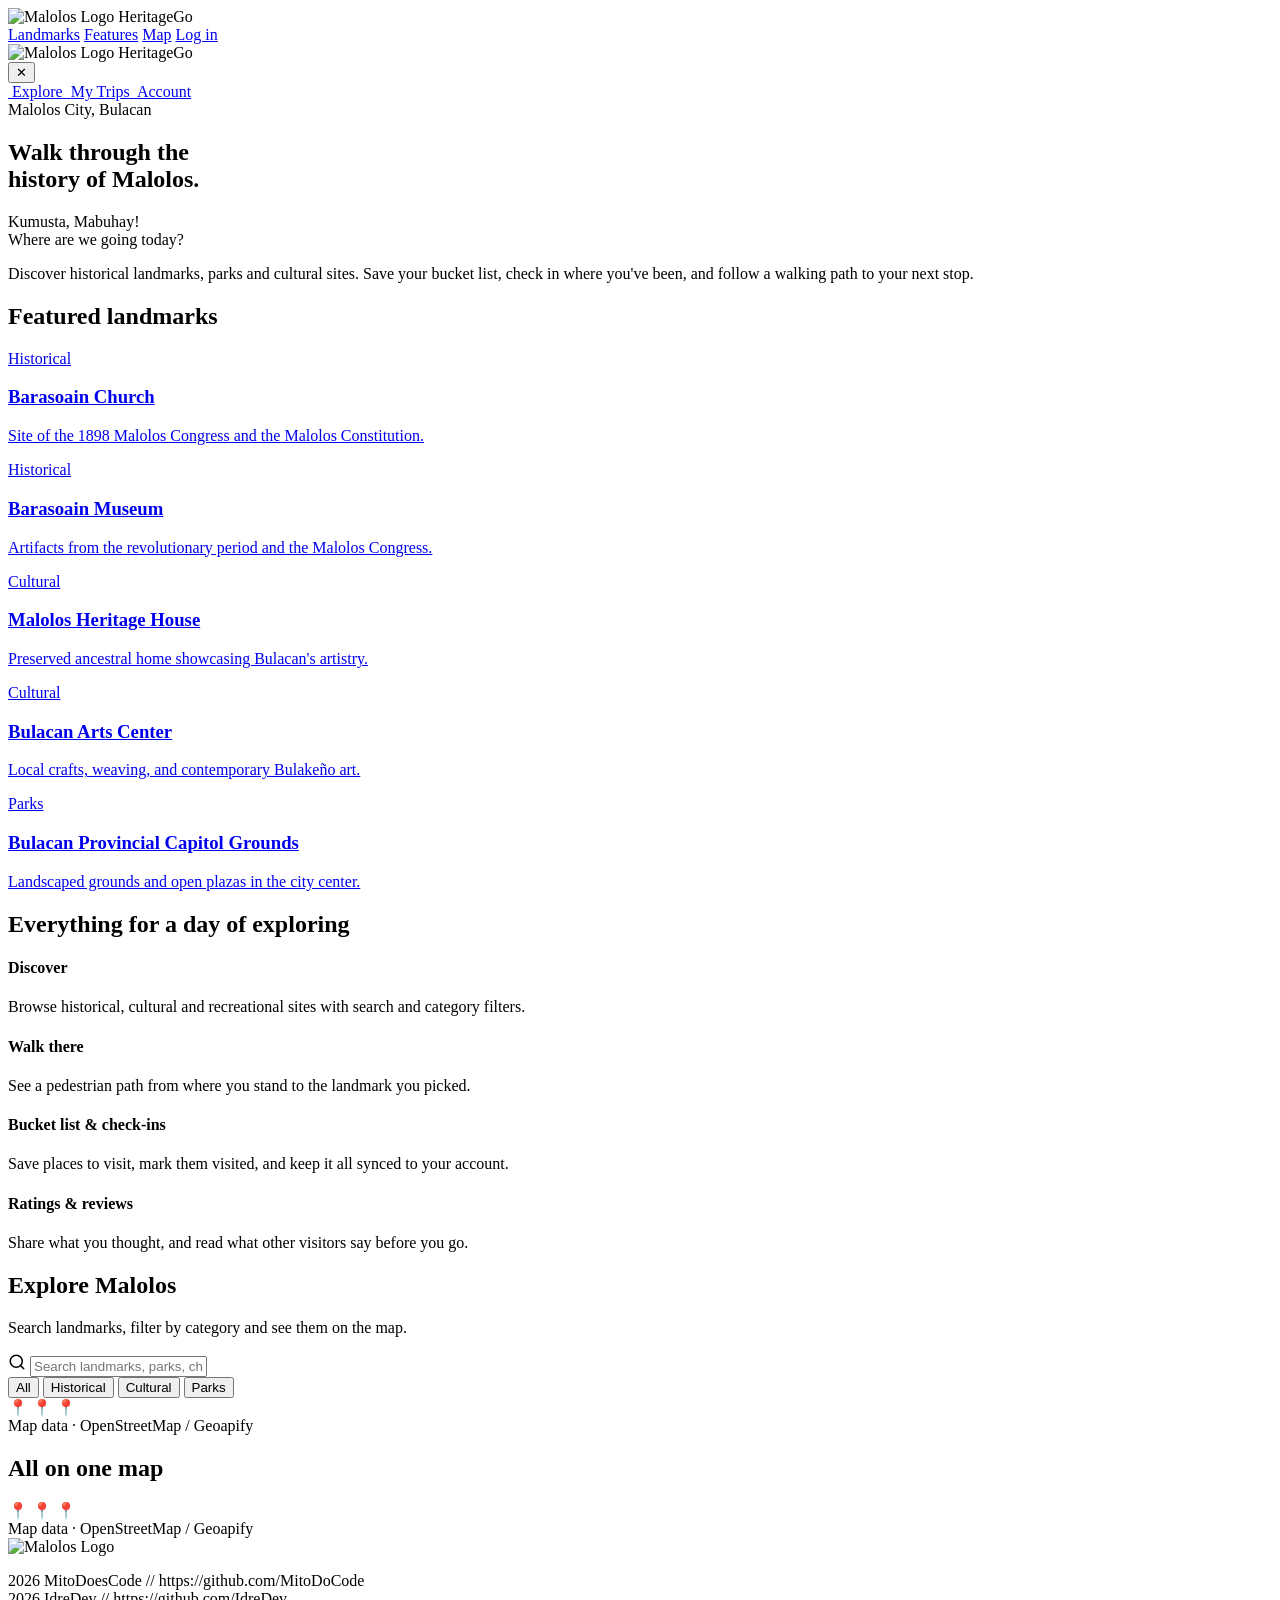
==== commit 169e3fca: "Update paths and logo in index.html" ====
--- a/docs/index.html
+++ b/docs/index.html
@@ -6,7 +6,7 @@
   <title>HeritageGo — Malolos</title>
   <link rel="preconnect" href="https://fonts.googleapis.com">
   <link rel="preconnect" href="https://fonts.gstatic.com" crossorigin>
-  <link rel="stylesheet" href="CSS/landingPage.css">
+  <link rel="stylesheet" href="../CSS/landingPage.css">
   <link href="https://fonts.googleapis.com/css2?family=DM+Serif+Display:ital@0;1&family=Inter:opsz,wght@14..32,400;14..32,500;14..32,600&display=swap" rel="stylesheet">
 </head>
 <body>
@@ -14,49 +14,52 @@
   <!-- ========== HEADER ========== -->
   <header class="site-header">
 
-    <div class="logo" id="logoBtn" role="button" tabindex="0" aria-label="Open menu">
-      <span class="hamburger" aria-hidden="true">
-        <span></span>
-        <span></span>
-        <span></span>
-      </span>
-      <span class="logo-text">HeritageGo</span>
-    </div>
+   <div class="logo" id="logoBtn" role="button" tabindex="0" aria-label="Open menu">
+  <img src="../Images/logos/malolos logo.png" alt="Malolos Logo" class="logo-img">
+  <span class="hamburger" aria-hidden="true">
+    <span></span>
+    <span></span>
+    <span></span>
+  </span>
+  <span class="logo-text">HeritageGo</span>
+</div>
 
     <nav class="main-nav">
-      <a href="#explore">Landmarks</a>
-      <a href="#features">Features</a>
-      <a href="#map">Map</a>
-      <a href="HTML/login&signupPage.html" class="btn-login">Log in</a>
-    </nav>
+  <a href="#explore">Landmarks</a>
+  <a href="#features">Features</a>
+  <a href="#map">Map</a>
+  <a href="login&signupPage.html" class="btn-login">Log in</a>
+</nav>
   </header>
 
   <!-- ========== SIDEBAR ========== -->
   <div class="sidebar-overlay" id="sidebarOverlay"></div>
 
   <aside class="sidebar" id="sidebar" aria-hidden="true">
+
     <div class="sidebar-header">
-      <div class="logo">
-        <span class="logo-icon"></span>
-        <span class="logo-text">HeritageGo</span>
-      </div>
-      <button class="sidebar-close" id="sidebarClose" aria-label="Close menu">✕</button>
-    </div>
+  <div class="logo">
+    <img src="../Images/logos/malolos logo.png" alt="Malolos Logo" class="logo-img">
+    <span class="logo-text">HeritageGo</span>
+  </div>
+  <button class="sidebar-close" id="sidebarClose" aria-label="Close menu">✕</button>
+</div>
 
     <nav class="sidebar-nav">
-      <a href="HTML/landingPage.html" class="sidebar-link" data-page="explore">
-        <img src="Images/logos/compass.png" alt="" class="sidebar-icon-img">
-        <span>Explore</span>
-      </a>
-      <a href="HTML/mytripsPage.html" class="sidebar-link" data-page="trips">
-        <img src="Images/logos/wishlist.png" alt="" class="sidebar-icon-img">
-        <span>My Trips</span>
-      </a>
-      <a href="HTML/accountPage.html" class="sidebar-link" data-page="account">
-        <img src="Images/logos/user.png" alt="" class="sidebar-icon-img">
-        <span>Account</span>
-      </a>
-    </nav>
+  <a href="landingPage.html" class="sidebar-link" data-page="explore">
+    <img src="../Images/logos/compass.png" alt="" class="sidebar-icon-img">
+    <span>Explore</span>
+  </a>
+  <a href="mytripsPage.html" class="sidebar-link" data-page="trips">
+    <img src="../Images/logos/wishlist.png" alt="" class="sidebar-icon-img">
+    <span>My Trips</span>
+  </a>
+  <a href="accountPage.html" class="sidebar-link" data-page="account">
+    <img src="../Images/logos/user.png" alt="" class="sidebar-icon-img">
+    <span>Account</span>
+  </a>
+</nav>
+
   </aside>
 
   <!-- ========== HERO ========== -->
@@ -73,6 +76,13 @@
           Discover historical landmarks, parks and cultural sites. Save your bucket list, check in where you've been, and follow a walking path to your next stop.
         </p>
       </div>
+ <!-- 
+      <div class="search-row">
+        <input type="text" placeholder="Search landmarks, parks, churches" class="search-input">
+        <button class="btn-primary" id="startBtn" type="button">Start exploring</button>
+      </div>
+-->
+
     </div>
 
     <div class="hero-image">
@@ -86,7 +96,6 @@
       </div>
     </div>
   </section>
-
   <!-- ========== FEATURED LANDMARKS ========== -->
   <section class="featured" id="landmarks">
     <div class="section-header">
@@ -95,7 +104,8 @@
 
     <div class="card-grid" id="cardGrid">
 
-      <a href="HTML/placesPage.html?id=barasoain" class="card" data-category="historical">
+      <!-- Card 1 -->
+      <a href="placesPage.html?id=barasoain" class="card" data-category="historical">
         <div class="card-image"><div class="mini-graphic"></div></div>
         <div class="card-body">
           <span class="card-tag">Historical</span>
@@ -104,7 +114,47 @@
         </div>
       </a>
 
-      <a href="HTML/placesPage.html?id=barasoain-museum" class="card" data-category="historical">
+      <!-- Card 2 
+      <a href="placesPage.html?id=casa-real" class="card" data-category="historical">
+        <div class="card-image"><div class="mini-graphic"></div></div>
+        <div class="card-body">
+          <span class="card-tag">Historical</span>
+          <h3>Casa Real Shrine</h3>
+          <p>Former seat of government of the First Philippine Republic.</p>
+        </div>
+      </a>-->
+
+      <!-- Card 3 
+      <a href="placesPage.html?id=malolos-cathedral" class="card" data-category="cultural">
+        <div class="card-image"><div class="mini-graphic"></div></div>
+        <div class="card-body">
+          <span class="card-tag">Cultural</span>
+          <h3>Malolos Cathedral</h3>
+          <p>The Immaculate Conception parish church at the heart of the town center.</p>
+        </div>
+      </a>-->
+
+      <!-- Card 4 
+      <a href="placesPage.html?id=paseo" class="card" data-category="parks">
+        <div class="card-image"><div class="mini-graphic"></div></div>
+        <div class="card-body">
+          <span class="card-tag">Parks</span>
+          <h3>Paseo del Congreso</h3>
+          <p>A walkable promenade connecting the heritage sites.</p>
+        </div>
+      </a>
+
+       Extra Historical 
+      <a href="placesPage.html?id=republic-shrine" class="card" data-category="historical">
+        <div class="card-image"><div class="mini-graphic"></div></div>
+        <div class="card-body">
+          <span class="card-tag">Historical</span>
+          <h3>Malolos Republic Shrine</h3>
+          <p>Marker honoring the birthplace of Asia's first republic.</p>
+        </div>
+      </a> -->
+
+      <a href="placesPage.html?id=barasoain-museum" class="card" data-category="historical">
         <div class="card-image"><div class="mini-graphic"></div></div>
         <div class="card-body">
           <span class="card-tag">Historical</span>
@@ -113,7 +163,8 @@
         </div>
       </a>
 
-      <a href="HTML/placesPage.html?id=heritage-house" class="card" data-category="cultural">
+      <!-- Extra Cultural -->
+      <a href="placesPage.html?id=heritage-house" class="card" data-category="cultural">
         <div class="card-image"><div class="mini-graphic"></div></div>
         <div class="card-body">
           <span class="card-tag">Cultural</span>
@@ -122,7 +173,7 @@
         </div>
       </a>
 
-      <a href="HTML/placesPage.html?id=arts-center" class="card" data-category="cultural">
+      <a href="placesPage.html?id=arts-center" class="card" data-category="cultural">
         <div class="card-image"><div class="mini-graphic"></div></div>
         <div class="card-body">
           <span class="card-tag">Cultural</span>
@@ -131,14 +182,24 @@
         </div>
       </a>
 
-      <a href="HTML/placesPage.html?id=capitol-grounds" class="card" data-category="parks">
+      <!-- Extra Parks 
+      <a href="placesPage.html?id=sports-complex" class="card" data-category="parks">
+        <div class="card-image"><div class="mini-graphic"></div></div>
+        <div class="card-body">
+          <span class="card-tag">Parks</span>
+          <h3>Malolos Sports Complex</h3>
+          <p>Green open space for jogging, picnics, and community events.</p>
+        </div>
+      </a>-->
+
+      <a href="placesPage.html?id=capitol-grounds" class="card" data-category="parks">
         <div class="card-image"><div class="mini-graphic"></div></div>
         <div class="card-body">
           <span class="card-tag">Parks</span>
           <h3>Bulacan Provincial Capitol Grounds</h3>
           <p>Landscaped grounds and open plazas in the city center.</p>
         </div>
-      </a>
+      </a> 
 
     </div>
   </section>
@@ -166,7 +227,9 @@
     </div>
   </section>
 
-  <!-- ========== EXPLORE MALOLOS ========== -->
+
+
+    <!-- ========== EXPLORE MALOLOS ========== -->
   <section class="explore" id="explore">
     <h2 class="explore-title">Explore Malolos</h2>
     <p class="explore-sub">Search landmarks, filter by category and see them on the map.</p>
@@ -195,10 +258,12 @@
 
     <div class="explore-layout">
 
+      <!-- LEFT: landmark list -->
       <div class="explore-list" id="exploreList">
         <!-- rendered by JS -->
       </div>
 
+      <!-- RIGHT: map -->
       <div class="explore-map">
         <div class="map-canvas">
           <div class="road road-h1"></div>
@@ -224,6 +289,7 @@
     </div>
   </section>
 
+
   <!-- ========== MAP SECTION ========== -->
   <section class="map-section" id="map">
     <h2>All on one map</h2>
@@ -252,17 +318,17 @@
   <!-- ========== FOOTER ========== -->
   <footer class="site-footer">
     <div class="footer-inner">
-      <div class="footer-logo">HeritageGo</div>
+        <img src="../Images/logos/malolos logo.png" alt="Malolos Logo" class="footer-logo-img">
       <p class="footer-text">
-        2026 MitoDoesCode // https://github.com/MitoDoCode
-        <br>
-        2026 IdreDev // https://github.com/IdreDev
+       2026 MitoDoesCode // https://github.com/MitoDoCode
+       <br>
+       2026 IdreDev // https://github.com/IdreDev
       </p>
     </div>
   </footer>
 
-  <script src="JS/landingPage.js"></script>
-  <script src="JS/easteregg.js"></script>
-  <script src="JS/landingpageSidebar.js"></script>
+  <script src="../JS/landingPage.js"></script>
+  <script src="../JS/easteregg.js"></script>
+  <script src="../JS/landingpageSidebar.js"></script>
 </body>
 </html>
